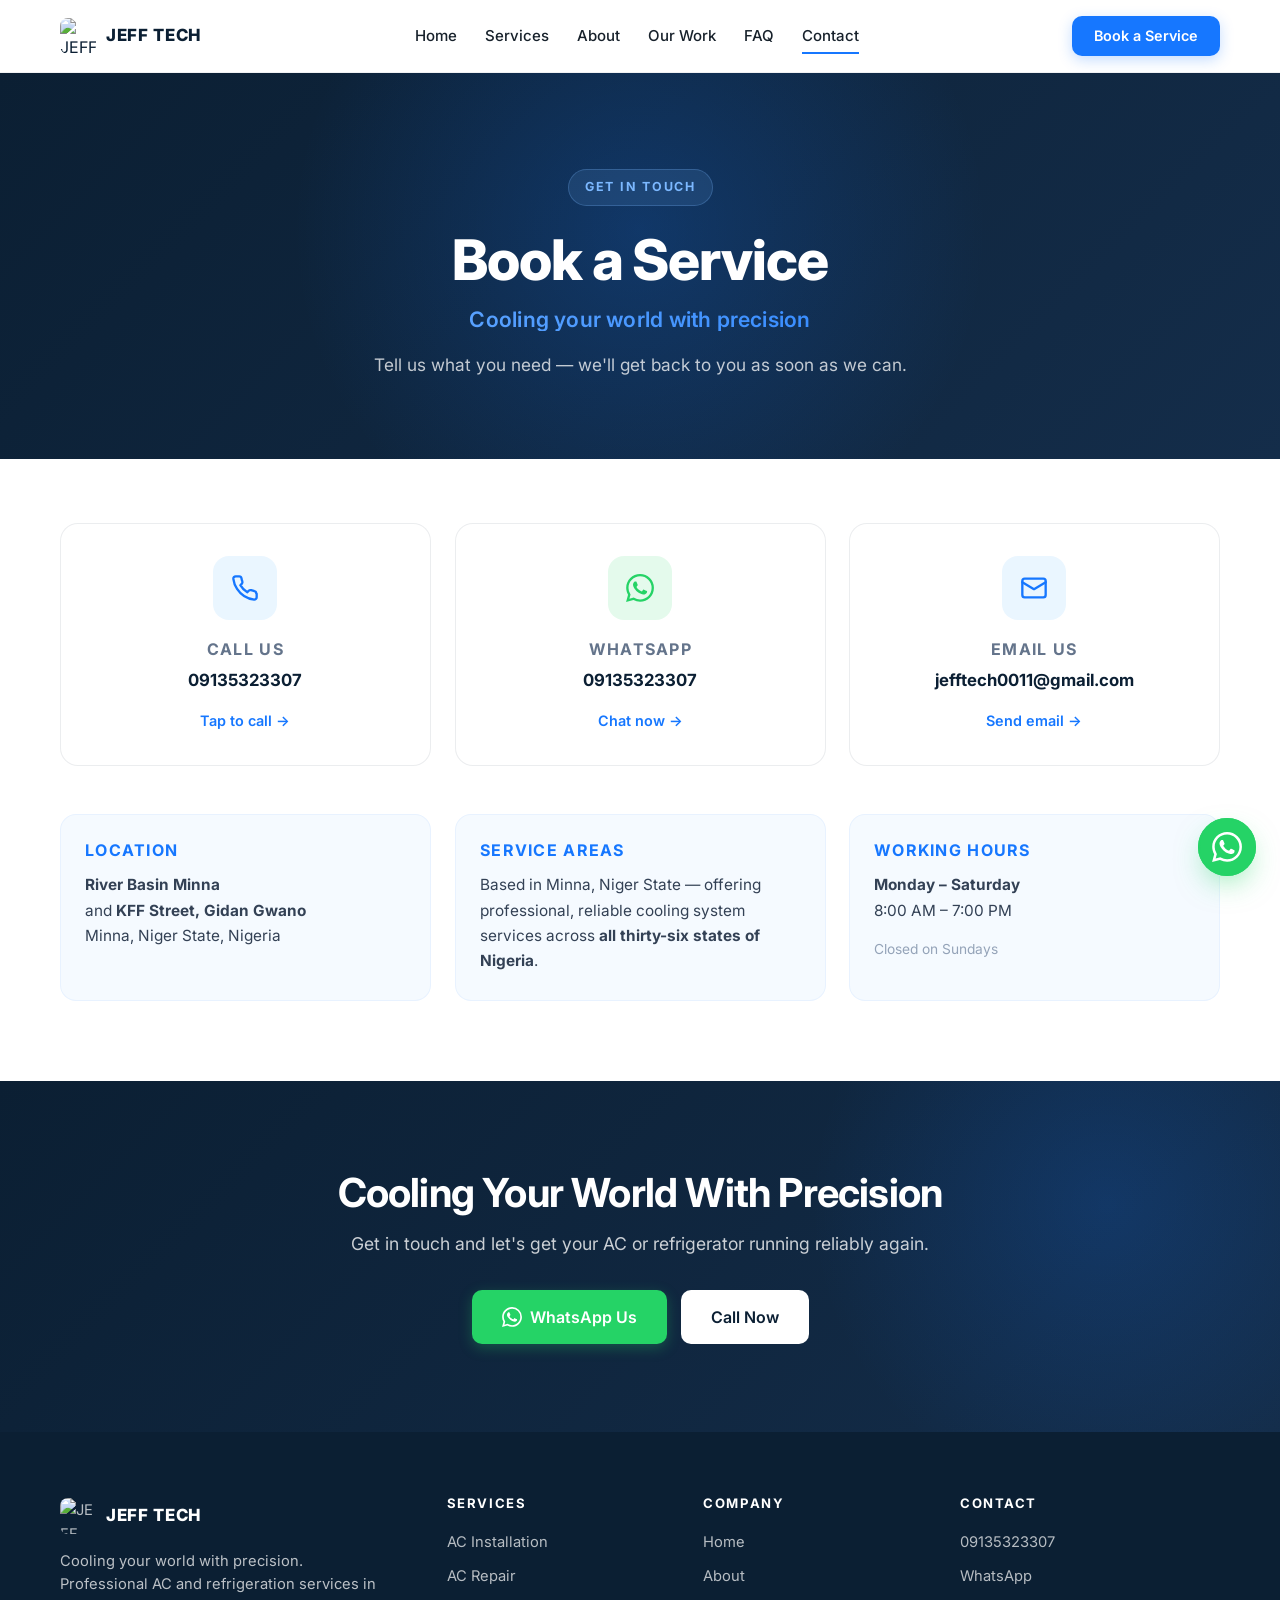
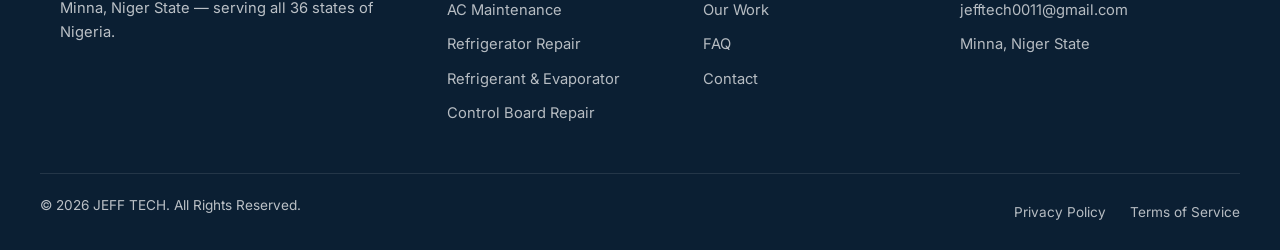
==== contact.html @ ef2474ff "Add files via upload" ====
<!DOCTYPE html>
<html lang="en">
<head>
  <meta charset="UTF-8" />
  <meta name="viewport" content="width=device-width, initial-scale=1.0" />
  <meta name="theme-color" content="#0B1F33" />

  <title>Contact &amp; Book a Service | JEFF TECH — AC &amp; Refrigeration, Minna</title>
  <meta name="description" content="Contact JEFF TECH to book AC or refrigeration service. Call 09135323307, message on WhatsApp, or email jefftech0011@gmail.com. Based in Minna, Niger State — serving all 36 states of Nigeria." />
  <meta name="keywords" content="contact JEFF TECH, book AC service Minna, AC repair contact Nigeria, refrigeration service contact" />
  <link rel="canonical" href="https://jefftech.example.com/contact.html" />

  <meta property="og:type" content="website" />
  <meta property="og:title" content="Contact &amp; Book a Service | JEFF TECH" />
  <meta property="og:description" content="Get in touch with JEFF TECH for AC and refrigeration service in Nigeria." />
  <meta property="og:url" content="https://jefftech.example.com/contact.html" />
  <meta property="og:image" content="https://jefftech.example.com/images/hero/hero-placeholder.jpeg" />

  <link rel="icon" href="images/icons/favicon.svg" type="image/svg+xml" />
  <link rel="preconnect" href="https://fonts.googleapis.com" />
  <link rel="preconnect" href="https://fonts.gstatic.com" crossorigin />
  <link href="https://fonts.googleapis.com/css2?family=Inter:wght@400;500;600;700;800&display=swap" rel="stylesheet" />

  <style>
    /* ============ BASE ============ */
    *, *::before, *::after { box-sizing: border-box; }
    html { -webkit-text-size-adjust: 100%; scroll-behavior: smooth; }
    body {
      margin: 0;
      font-family: 'Inter', system-ui, -apple-system, 'Segoe UI', Roboto, sans-serif;
      font-size: 16px;
      line-height: 1.65;
      color: #17212B;
      background: #FFFFFF;
      -webkit-font-smoothing: antialiased;
      -moz-osx-font-smoothing: grayscale;
      overflow-x: hidden;
    }
    img { max-width: 100%; height: auto; display: block; }
    a { color: #1677FF; text-decoration: none; transition: color .2s ease; }
    a:hover { color: #0B1F33; }
    button { font-family: inherit; cursor: pointer; border: 0; background: none; }
    ul, ol { list-style: none; padding: 0; margin: 0; }

    h1, h2, h3, h4 { color: #0B1F33; line-height: 1.2; font-weight: 700; letter-spacing: -0.02em; margin: 0 0 .5em; }
    h1 { font-size: clamp(2rem, 4.5vw, 3.25rem); font-weight: 800; }
    h2 { font-size: clamp(1.75rem, 3.5vw, 2.5rem); }
    h3 { font-size: clamp(1.125rem, 2vw, 1.375rem); }
    p { margin: 0 0 1em; }
    p:last-child { margin-bottom: 0; }

    .container { width: 100%; max-width: 1200px; margin: 0 auto; padding: 0 20px; }
    .section { padding: 80px 0; }
    .grid { display: grid; gap: 24px; }
    .grid-3 { grid-template-columns: repeat(3, 1fr); }

    .skip-link { position: absolute; top: -100px; left: 12px; background: #0B1F33; color: #fff; padding: 10px 16px; border-radius: 6px; z-index: 9999; font-weight: 600; }
    .skip-link:focus { top: 12px; }

    /* ============ BUTTONS ============ */
    .btn {
      display: inline-flex; align-items: center; justify-content: center; gap: 8px;
      padding: 12px 22px; border-radius: 10px;
      font-weight: 600; font-size: .95rem; line-height: 1;
      transition: transform .2s ease, box-shadow .25s ease, background .2s ease, color .2s ease, border-color .2s ease;
      white-space: nowrap; border: 2px solid transparent;
    }
    .btn-lg { padding: 15px 28px; font-size: 1rem; }
    .btn-primary { background: #1677FF; color: #fff; box-shadow: 0 4px 14px rgba(22,119,255,.25); }
    .btn-primary:hover { background: #0d5fd6; color: #fff; transform: translateY(-2px); box-shadow: 0 8px 22px rgba(22,119,255,.35); }
    .btn-whatsapp { background: #25D366; color: #fff; box-shadow: 0 4px 14px rgba(37,211,102,.28); }
    .btn-whatsapp:hover { background: #1da851; color: #fff; transform: translateY(-2px); box-shadow: 0 8px 22px rgba(37,211,102,.38); }
    .btn-light { background: #fff; color: #0B1F33; }
    .btn-light:hover { background: #EAF6FF; color: #0B1F33; transform: translateY(-2px); }
    .btn:focus-visible { outline: 3px solid rgba(22,119,255,.4); outline-offset: 2px; }

    /* ============ NAVBAR ============ */
    .navbar {
      position: sticky; top: 0; z-index: 1000;
      background: rgba(255,255,255,.95);
      backdrop-filter: saturate(180%) blur(14px);
      -webkit-backdrop-filter: saturate(180%) blur(14px);
      border-bottom: 1px solid rgba(11,31,51,.06);
      transition: background .3s ease, box-shadow .3s ease;
    }
    .navbar.scrolled { background: rgba(255,255,255,.98); box-shadow: 0 6px 24px rgba(11,31,51,.08); }
    .nav-inner { display: flex; align-items: center; justify-content: space-between; gap: 24px; height: 72px; }
    .logo { display: inline-flex; align-items: center; gap: 10px; color: #0B1F33; }
    .logo-img { width: 36px; height: 36px; object-fit: cover; border-radius: 8px; display: block; flex-shrink: 0; transition: transform .3s ease; }
    .logo:hover .logo-img { transform: scale(1.06); }
    .logo-text { font-weight: 800; letter-spacing: .04em; font-size: 1.05rem; color: #0B1F33; }
    .nav-links { display: flex; align-items: center; gap: 28px; }
    .nav-links a { font-weight: 500; font-size: .94rem; color: #17212B; position: relative; }
    .nav-links a::after { content: ''; position: absolute; left: 0; bottom: -6px; width: 0; height: 2px; background: #1677FF; transition: width .3s ease; }
    .nav-links a:hover::after, .nav-links a.active::after { width: 100%; }
    .nav-cta { padding: 11px 20px; font-size: .9rem; }
    .nav-toggle { display: none; width: 42px; height: 42px; flex-direction: column; justify-content: center; align-items: center; gap: 5px; border-radius: 8px; }
    .nav-toggle span { display: block; width: 22px; height: 2px; background: #0B1F33; border-radius: 2px; transition: transform .3s ease, opacity .3s ease; }
    .nav-toggle.open span:nth-child(1) { transform: translateY(7px) rotate(45deg); }
    .nav-toggle.open span:nth-child(2) { opacity: 0; }
    .nav-toggle.open span:nth-child(3) { transform: translateY(-7px) rotate(-45deg); }
    .mobile-menu {
      position: fixed; inset: 72px 0 0 0; background: #0B1F33; z-index: 999;
      padding: 24px 20px 120px;
      transform: translateX(100%);
      transition: transform .35s cubic-bezier(.22,1,.36,1);
      overflow-y: auto; visibility: hidden;
    }
    .mobile-menu.open { transform: translateX(0); visibility: visible; }
    .mobile-menu nav { display: flex; flex-direction: column; gap: 4px; }
    .mobile-menu a { color: #fff; font-size: 1.15rem; font-weight: 600; padding: 14px 4px; border-bottom: 1px solid rgba(255,255,255,.08); }
    .mobile-menu a:hover { color: #7CB8FF; }
    .mobile-menu-cta { margin-top: 20px; justify-content: center; border-bottom: 0 !important; }

    /* ============ NAVY PAGE HERO ============ */
    .page-hero-navy {
      background: linear-gradient(135deg, #0B1F33 0%, #142D4A 100%);
      padding: 96px 0 80px;
      text-align: center;
      position: relative;
      overflow: hidden;
    }
    .page-hero-navy::before {
      content: '';
      position: absolute;
      top: -50%; left: 50%;
      transform: translateX(-50%);
      width: 700px; height: 700px;
      background: radial-gradient(circle, rgba(22,119,255,.22) 0%, transparent 70%);
      pointer-events: none;
    }
    .page-hero-navy .container { position: relative; }
    .page-hero-eyebrow {
      display: inline-block; font-size: .78rem; font-weight: 700;
      letter-spacing: .14em; text-transform: uppercase;
      color: #7CB8FF;
      background: rgba(124,184,255,.12);
      border: 1px solid rgba(124,184,255,.25);
      padding: 7px 16px; border-radius: 100px;
      margin-bottom: 24px;
    }
    .page-hero-navy-title {
      color: #fff;
      font-size: clamp(2.25rem, 5vw, 3.5rem);
      font-weight: 800; line-height: 1.1;
      margin-bottom: 20px; letter-spacing: -0.02em;
    }
    .page-hero-tagline {
      display: block; font-size: .38em; font-weight: 600; letter-spacing: .01em;
      margin-top: 16px;
      background: linear-gradient(90deg, #7CB8FF, #1677FF, #7CB8FF);
      background-size: 200% auto;
      -webkit-background-clip: text; background-clip: text;
      -webkit-text-fill-color: transparent;
      animation: shimmer 6s linear infinite;
    }
    @keyframes shimmer { to { background-position: 200% center; } }
    .page-hero-navy-sub { color: rgba(255,255,255,.75); font-size: 1.08rem; max-width: 620px; margin: 0 auto; }

    /* ============ CONTACT CARDS ============ */
    .contact-page { padding-top: 64px; }
    .contact-page-grid { gap: 24px; margin-bottom: 48px; }
    .contact-action-card {
      display: block;
      background: #fff;
      border: 1px solid rgba(11,31,51,.08);
      border-radius: 18px;
      padding: 32px 28px;
      text-align: center;
      color: #17212B;
      transition: transform .3s ease, box-shadow .3s ease, border-color .3s ease;
    }
    .contact-action-card:hover {
      transform: translateY(-4px);
      border-color: rgba(22,119,255,.3);
      box-shadow: 0 24px 48px -24px rgba(22,119,255,.28);
      color: #17212B;
    }
    .contact-action-card.whatsapp-card:hover {
      border-color: rgba(37,211,102,.4);
      box-shadow: 0 24px 48px -24px rgba(37,211,102,.4);
    }
    .contact-icon-lg {
      display: inline-flex; align-items: center; justify-content: center;
      width: 64px; height: 64px;
      background: #EAF6FF; color: #1677FF;
      border-radius: 16px; margin-bottom: 20px;
    }
    .whatsapp-card .contact-icon-lg { background: rgba(37,211,102,.12); color: #25D366; }
    .contact-action-card h3 {
      font-size: 1rem; text-transform: uppercase; letter-spacing: .08em;
      color: #64748B; margin-bottom: 8px;
    }
    .contact-value {
      font-weight: 700; font-size: 1.05rem; color: #0B1F33;
      margin-bottom: 12px; word-break: break-word;
    }
    .contact-action-link { color: #1677FF; font-weight: 600; font-size: .9rem; }

    /* ============ DETAILS GRID ============ */
    .contact-details-grid {
      display: grid;
      grid-template-columns: repeat(3, 1fr);
      gap: 24px;
    }
    .contact-detail-card {
      background: #F5FAFF;
      border-radius: 16px;
      padding: 26px 24px;
      border: 1px solid rgba(22,119,255,.06);
    }
    .contact-detail-card h3 {
      font-size: 1rem; text-transform: uppercase; letter-spacing: .08em;
      color: #1677FF; margin-bottom: 12px;
    }
    .contact-detail-card p { color: #334155; font-size: .96rem; }
    .contact-detail-card .muted { color: #94A3B8; font-size: .86rem; margin-top: 6px; }

    /* ============ MAIN CTA ============ */
    .main-cta {
      background: linear-gradient(135deg, #0B1F33 0%, #142D4A 100%);
      color: #fff; padding: 88px 0;
      position: relative; overflow: hidden;
    }
    .main-cta::before {
      content: ''; position: absolute; top: -50%; right: -10%;
      width: 600px; height: 600px;
      background: radial-gradient(circle, rgba(22,119,255,.18) 0%, transparent 70%);
      pointer-events: none;
    }
    .main-cta-inner { text-align: center; max-width: 720px; margin: 0 auto; position: relative; }
    .main-cta h2 { color: #fff; margin-bottom: 12px; }
    .main-cta p { color: rgba(255,255,255,.78); font-size: 1.1rem; margin-bottom: 32px; }
    .main-cta-actions { display: flex; gap: 14px; justify-content: center; flex-wrap: wrap; }

    /* ============ FOOTER ============ */
    .footer { background: #0B1F33; color: rgba(255,255,255,.72); padding: 64px 0 0; }
    .footer-grid {
      display: grid;
      grid-template-columns: 1.6fr 1fr 1fr 1.2fr;
      gap: 40px;
      padding-bottom: 48px;
      align-items: start;
    }
    .footer-col { min-width: 0; }
    .logo-footer { color: #fff; margin-bottom: 16px; }
    .logo-footer .logo-text { color: #fff; }
    .footer-brand p { font-size: .92rem; max-width: 320px; line-height: 1.6; }
    .footer-col h4 {
      color: #fff; font-size: .82rem; text-transform: uppercase;
      letter-spacing: .12em; margin-bottom: 18px;
    }
    .footer-col ul { display: flex; flex-direction: column; gap: 10px; }
    .footer-col a, .footer-col li { color: rgba(255,255,255,.7); font-size: .92rem; word-break: break-word; }
    .footer-col a:hover { color: #7CB8FF; }
    .footer-bottom {
      display: flex; justify-content: space-between; align-items: center;
      gap: 16px; padding: 20px 0;
      border-top: 1px solid rgba(255,255,255,.1);
      font-size: .85rem; flex-wrap: wrap;
    }
    .footer-bottom ul { display: flex; gap: 24px; }
    .footer-bottom a { color: rgba(255,255,255,.7); }
    .footer-bottom a:hover { color: #7CB8FF; }

    /* ============ FLOATING WHATSAPP ============ */
    .whatsapp-float {
      position: fixed; right: 24px; bottom: 24px;
      width: 58px; height: 58px;
      background: #25D366; color: #fff;
      border-radius: 50%;
      display: flex; align-items: center; justify-content: center;
      box-shadow: 0 12px 30px -8px rgba(37,211,102,.55);
      z-index: 950;
      transition: transform .25s ease, box-shadow .25s ease;
    }
    .whatsapp-float:hover {
      transform: scale(1.08); color: #fff;
      box-shadow: 0 16px 40px -10px rgba(37,211,102,.7);
    }
    .whatsapp-float-ring {
      position: absolute; inset: 0; border-radius: 50%;
      border: 2px solid #25D366;
      animation: wa-pulse 3s ease-out infinite;
      pointer-events: none;
    }
    @keyframes wa-pulse {
      0%   { transform: scale(1);   opacity: .7; }
      80%  { transform: scale(1.5); opacity: 0; }
      100% { transform: scale(1.5); opacity: 0; }
    }

    /* ============ SCROLL REVEAL ============ */
    .reveal {
      opacity: 0; transform: translateY(24px);
      transition: opacity .8s cubic-bezier(.22,1,.36,1), transform .8s cubic-bezier(.22,1,.36,1);
      will-change: opacity, transform;
    }
    .reveal.revealed { opacity: 1; transform: translateY(0); }

    /* ============ RESPONSIVE ============ */
    @media (max-width: 1024px) {
      .container { padding: 0 18px; }
      .section { padding: 64px 0; }
      .nav-links, .nav-cta { display: none; }
      .nav-toggle { display: flex; }
      .grid-3 { grid-template-columns: repeat(2, 1fr); }
      .contact-details-grid { grid-template-columns: 1fr 1fr; }
      /* Footer stays 4-col on tablet */
      .footer-grid { grid-template-columns: 1.5fr 1fr 1fr 1.2fr; gap: 28px; }
    }

    @media (max-width: 768px) {
      body { font-size: 15.5px; }
      .section { padding: 56px 0; }
      h1 { font-size: clamp(1.75rem, 7vw, 2.4rem); }
      h2 { font-size: clamp(1.5rem, 6vw, 2rem); }

      .page-hero-navy { padding: 56px 0 48px; }
      .page-hero-eyebrow { font-size: .68rem; padding: 6px 12px; margin-bottom: 16px; }
      .page-hero-navy-title { font-size: clamp(1.9rem, 7.5vw, 2.4rem); margin-bottom: 14px; }
      .page-hero-tagline { font-size: .42em; margin-top: 10px; }
      .page-hero-navy-sub { font-size: .94rem; }

      .grid-3 { grid-template-columns: 1fr; }
      .contact-page { padding-top: 40px; }
      .contact-page-grid { gap: 14px; margin-bottom: 32px; }
      .contact-action-card { padding: 24px 20px; }
      .contact-icon-lg { width: 54px; height: 54px; margin-bottom: 14px; }
      .contact-icon-lg svg { width: 24px; height: 24px; }
      .contact-action-card h3 { font-size: .88rem; }
      .contact-value { font-size: .95rem; }

      .contact-details-grid { grid-template-columns: 1fr; gap: 14px; }
      .contact-detail-card { padding: 20px 18px; }

      .main-cta { padding: 64px 0; }
      .main-cta-actions { flex-direction: column; align-items: stretch; }
      .main-cta-actions .btn { width: 100%; }

      .footer { padding-top: 48px; }
      .footer-grid { grid-template-columns: 1fr; gap: 32px; padding-bottom: 32px; }
      .footer-brand p { max-width: 100%; }
      .footer-bottom { flex-direction: column; text-align: center; }
      .footer-bottom ul { justify-content: center; gap: 18px; }

      .whatsapp-float { bottom: 24px; right: 18px; width: 52px; height: 52px; }
    }

    @media (max-width: 480px) {
      .container { padding: 0 16px; }
      .section { padding: 48px 0; }
      .nav-inner { height: 64px; }
      .mobile-menu { inset: 64px 0 0 0; }
      .logo-text { font-size: .95rem; }
      .btn { padding: 12px 18px; font-size: .9rem; }
      .btn-lg { padding: 14px 22px; font-size: .95rem; }
    }

    @media (prefers-reduced-motion: reduce) {
      *, *::before, *::after {
        animation-duration: .01ms !important;
        animation-iteration-count: 1 !important;
        transition-duration: .01ms !important;
        scroll-behavior: auto !important;
      }
      .reveal { opacity: 1; transform: none; }
    }
  </style>
</head>

<body>

  <a href="#main" class="skip-link">Skip to main content</a>

  <header class="navbar" id="navbar">
    <div class="container nav-inner">
      <a href="index.html" class="logo" aria-label="JEFF TECH home">
        <img src="images/icons/logo.jpeg" alt="JEFF TECH" class="logo-img" />
        <span class="logo-text">JEFF TECH</span>
      </a>

      <nav class="nav-links" aria-label="Primary">
        <a href="index.html">Home</a>
        <a href="index.html#services">Services</a>
        <a href="index.html#about">About</a>
        <a href="projects.html">Our Work</a>
        <a href="index.html#faq">FAQ</a>
        <a href="contact.html" class="active">Contact</a>
      </nav>

      <a href="contact.html" class="btn btn-primary nav-cta">Book a Service</a>

      <button class="nav-toggle" id="navToggle" aria-label="Open menu" aria-expanded="false" aria-controls="mobileMenu">
        <span></span><span></span><span></span>
      </button>
    </div>
  </header>

  <div class="mobile-menu" id="mobileMenu" aria-hidden="true">
    <nav aria-label="Mobile">
      <a href="index.html">Home</a>
      <a href="index.html#services">Services</a>
      <a href="index.html#about">About</a>
      <a href="projects.html">Our Work</a>
      <a href="index.html#faq">FAQ</a>
      <a href="contact.html">Contact</a>
      <a href="contact.html" class="btn btn-primary mobile-menu-cta">Book a Service</a>
    </nav>
  </div>

  <main id="main">

    <section class="page-hero-navy">
      <div class="container">
        <span class="page-hero-eyebrow reveal">Get In Touch</span>
        <h1 class="page-hero-navy-title reveal">
          Book a Service
          <span class="page-hero-tagline">Cooling your world with precision</span>
        </h1>
        <p class="page-hero-navy-sub reveal">Tell us what you need — we'll get back to you as soon as we can.</p>
      </div>
    </section>

    <section class="section contact-page">
      <div class="container">

        <div class="grid grid-3 contact-page-grid">

          <a class="contact-action-card reveal" href="tel:+2349135323307" data-phone="contact-card">
            <div class="contact-icon-lg" aria-hidden="true">
              <svg viewBox="0 0 24 24" width="28" height="28" fill="none" stroke="currentColor" stroke-width="2" stroke-linecap="round" stroke-linejoin="round"><path d="M22 16.9v3a2 2 0 0 1-2.2 2 19.8 19.8 0 0 1-8.6-3.1 19.5 19.5 0 0 1-6-6A19.8 19.8 0 0 1 2 4.2 2 2 0 0 1 4 2h3a2 2 0 0 1 2 1.7c.1.9.3 1.8.7 2.6a2 2 0 0 1-.5 2.1L8 9.6a16 16 0 0 0 6 6l1.2-1.2a2 2 0 0 1 2.1-.5c.8.3 1.7.6 2.6.7a2 2 0 0 1 1.7 2z"/></svg>
            </div>
            <h3>Call Us</h3>
            <p class="contact-value">09135323307</p>
            <span class="contact-action-link">Tap to call →</span>
          </a>

          <a class="contact-action-card reveal whatsapp-card"
             href="https://wa.me/2349135323307?text=Hello%20JEFF%20TECH%2C%20I%20would%20like%20to%20book%20a%20service.%20My%20location%20is%20______.%20The%20issue%20is%20______."
             target="_blank" rel="noopener" data-wa="contact-card">
            <div class="contact-icon-lg" aria-hidden="true">
              <svg viewBox="0 0 24 24" width="28" height="28" fill="currentColor"><path d="M17.472 14.382c-.297-.149-1.758-.867-2.03-.967-.273-.099-.471-.148-.67.15-.197.297-.767.966-.94 1.164-.173.199-.347.223-.644.075-.297-.15-1.255-.463-2.39-1.475-.883-.788-1.48-1.761-1.653-2.059-.173-.297-.018-.458.13-.606.134-.133.297-.347.446-.52.149-.174.198-.298.298-.497.099-.198.05-.371-.025-.52-.075-.149-.669-1.612-.916-2.207-.242-.579-.487-.5-.669-.51a12.8 12.8 0 0 0-.57-.01c-.198 0-.52.074-.792.372-.272.297-1.04 1.016-1.04 2.479 0 1.462 1.065 2.875 1.213 3.074.149.198 2.096 3.2 5.077 4.487.709.306 1.262.489 1.694.625.712.227 1.36.195 1.871.118.571-.085 1.758-.719 2.006-1.413.248-.694.248-1.289.173-1.413-.074-.124-.272-.198-.57-.347m-5.421 7.403h-.004a9.87 9.87 0 0 1-5.031-1.378l-.361-.214-3.741.982.998-3.648-.235-.374a9.86 9.86 0 0 1-1.51-5.26c.001-5.45 4.436-9.884 9.888-9.884 2.64 0 5.122 1.03 6.988 2.898a9.825 9.825 0 0 1 2.893 6.994c-.003 5.45-4.437 9.884-9.885 9.884m8.413-18.297A11.815 11.815 0 0 0 12.05 0C5.495 0 .16 5.335.157 11.892c0 2.096.547 4.142 1.588 5.945L.057 24l6.305-1.654a11.882 11.882 0 0 0 5.683 1.448h.005c6.554 0 11.89-5.335 11.893-11.893a11.821 11.821 0 0 0-3.48-8.413"/></svg>
            </div>
            <h3>WhatsApp</h3>
            <p class="contact-value">09135323307</p>
            <span class="contact-action-link">Chat now →</span>
          </a>

          <a class="contact-action-card reveal" href="mailto:jefftech0011@gmail.com">
            <div class="contact-icon-lg" aria-hidden="true">
              <svg viewBox="0 0 24 24" width="28" height="28" fill="none" stroke="currentColor" stroke-width="2" stroke-linecap="round" stroke-linejoin="round"><rect x="2" y="4" width="20" height="16" rx="2"/><path d="m2 7 10 6 10-6"/></svg>
            </div>
            <h3>Email Us</h3>
            <p class="contact-value">jefftech0011@gmail.com</p>
            <span class="contact-action-link">Send email →</span>
          </a>

        </div>

        <div class="contact-details-grid">

          <div class="contact-detail-card reveal">
            <h3>Location</h3>
            <p><strong>River Basin Minna</strong><br>and <strong>KFF Street, Gidan Gwano</strong><br>Minna, Niger State, Nigeria</p>
          </div>

          <div class="contact-detail-card reveal">
            <h3>Service Areas</h3>
            <p>Based in Minna, Niger State — offering professional, reliable cooling system services across <strong>all thirty-six states of Nigeria</strong>.</p>
          </div>

          <div class="contact-detail-card reveal">
            <h3>Working Hours</h3>
            <p><strong>Monday – Saturday</strong><br>8:00 AM – 7:00 PM</p>
            <p class="muted">Closed on Sundays</p>
          </div>

        </div>

      </div>
    </section>

    <section class="section main-cta">
      <div class="container main-cta-inner reveal">
        <h2>Cooling Your World With Precision</h2>
        <p>Get in touch and let's get your AC or refrigerator running reliably again.</p>
        <div class="main-cta-actions">
          <a href="https://wa.me/2349135323307?text=Hello%20JEFF%20TECH%2C%20I%20found%20your%20website%20and%20would%20like%20to%20inquire%20about%20your%20AC%20and%20refrigeration%20services."
             class="btn btn-whatsapp btn-lg" target="_blank" rel="noopener" data-wa="contact-final-cta">
            <svg viewBox="0 0 24 24" width="20" height="20" fill="currentColor" aria-hidden="true"><path d="M17.472 14.382c-.297-.149-1.758-.867-2.03-.967-.273-.099-.471-.148-.67.15-.197.297-.767.966-.94 1.164-.173.199-.347.223-.644.075-.297-.15-1.255-.463-2.39-1.475-.883-.788-1.48-1.761-1.653-2.059-.173-.297-.018-.458.13-.606.134-.133.297-.347.446-.52.149-.174.198-.298.298-.497.099-.198.05-.371-.025-.52-.075-.149-.669-1.612-.916-2.207-.242-.579-.487-.5-.669-.51a12.8 12.8 0 0 0-.57-.01c-.198 0-.52.074-.792.372-.272.297-1.04 1.016-1.04 2.479 0 1.462 1.065 2.875 1.213 3.074.149.198 2.096 3.2 5.077 4.487.709.306 1.262.489 1.694.625.712.227 1.36.195 1.871.118.571-.085 1.758-.719 2.006-1.413.248-.694.248-1.289.173-1.413-.074-.124-.272-.198-.57-.347m-5.421 7.403h-.004a9.87 9.87 0 0 1-5.031-1.378l-.361-.214-3.741.982.998-3.648-.235-.374a9.86 9.86 0 0 1-1.51-5.26c.001-5.45 4.436-9.884 9.888-9.884 2.64 0 5.122 1.03 6.988 2.898a9.825 9.825 0 0 1 2.893 6.994c-.003 5.45-4.437 9.884-9.885 9.884m8.413-18.297A11.815 11.815 0 0 0 12.05 0C5.495 0 .16 5.335.157 11.892c0 2.096.547 4.142 1.588 5.945L.057 24l6.305-1.654a11.882 11.882 0 0 0 5.683 1.448h.005c6.554 0 11.89-5.335 11.893-11.893a11.821 11.821 0 0 0-3.48-8.413"/></svg>
            WhatsApp Us
          </a>
          <a href="tel:+2349135323307" class="btn btn-light btn-lg" data-phone="contact-final-cta">Call Now</a>
        </div>
      </div>
    </section>

  </main>

  <footer class="footer">
    <div class="container footer-grid">
      <div class="footer-col footer-brand">
        <a href="index.html" class="logo logo-footer">
          <img src="images/icons/logo.jpeg" alt="JEFF TECH" class="logo-img" />
          <span class="logo-text">JEFF TECH</span>
        </a>
        <p>Cooling your world with precision. Professional AC and refrigeration services in Minna, Niger State — serving all 36 states of Nigeria.</p>
      </div>

      <div class="footer-col">
        <h4>Services</h4>
        <ul>
          <li><a href="index.html#services">AC Installation</a></li>
          <li><a href="index.html#services">AC Repair</a></li>
          <li><a href="index.html#services">AC Maintenance</a></li>
          <li><a href="index.html#services">Refrigerator Repair</a></li>
          <li><a href="index.html#services">Refrigerant &amp; Evaporator</a></li>
          <li><a href="index.html#services">Control Board Repair</a></li>
        </ul>
      </div>

      <div class="footer-col">
        <h4>Company</h4>
        <ul>
          <li><a href="index.html">Home</a></li>
          <li><a href="index.html#about">About</a></li>
          <li><a href="projects.html">Our Work</a></li>
          <li><a href="index.html#faq">FAQ</a></li>
          <li><a href="contact.html">Contact</a></li>
        </ul>
      </div>

      <div class="footer-col">
        <h4>Contact</h4>
        <ul>
          <li><a href="tel:+2349135323307" data-phone="footer">09135323307</a></li>
          <li><a href="https://wa.me/2349135323307?text=Hello%20JEFF%20TECH%2C%20I%20found%20your%20website%20and%20would%20like%20to%20inquire%20about%20your%20AC%20and%20refrigeration%20services." target="_blank" rel="noopener" data-wa="footer">WhatsApp</a></li>
          <li><a href="mailto:jefftech0011@gmail.com">jefftech0011@gmail.com</a></li>
          <li>Minna, Niger State</li>
        </ul>
      </div>
    </div>

    <div class="container footer-bottom">
      <p>© 2026 JEFF TECH. All Rights Reserved.</p>
      <ul>
        <li><a href="#">Privacy Policy</a></li>
        <li><a href="#">Terms of Service</a></li>
      </ul>
    </div>
  </footer>

  <a href="https://wa.me/2349135323307?text=Hello%20JEFF%20TECH%2C%20I%20found%20your%20website%20and%20would%20like%20to%20inquire%20about%20your%20AC%20and%20refrigeration%20services."
     class="whatsapp-float" target="_blank" rel="noopener" aria-label="Chat on WhatsApp" data-wa="float">
    <svg viewBox="0 0 24 24" width="30" height="30" fill="currentColor" aria-hidden="true"><path d="M17.472 14.382c-.297-.149-1.758-.867-2.03-.967-.273-.099-.471-.148-.67.15-.197.297-.767.966-.94 1.164-.173.199-.347.223-.644.075-.297-.15-1.255-.463-2.39-1.475-.883-.788-1.48-1.761-1.653-2.059-.173-.297-.018-.458.13-.606.134-.133.297-.347.446-.52.149-.174.198-.298.298-.497.099-.198.05-.371-.025-.52-.075-.149-.669-1.612-.916-2.207-.242-.579-.487-.5-.669-.51a12.8 12.8 0 0 0-.57-.01c-.198 0-.52.074-.792.372-.272.297-1.04 1.016-1.04 2.479 0 1.462 1.065 2.875 1.213 3.074.149.198 2.096 3.2 5.077 4.487.709.306 1.262.489 1.694.625.712.227 1.36.195 1.871.118.571-.085 1.758-.719 2.006-1.413.248-.694.248-1.289.173-1.413-.074-.124-.272-.198-.57-.347m-5.421 7.403h-.004a9.87 9.87 0 0 1-5.031-1.378l-.361-.214-3.741.982.998-3.648-.235-.374a9.86 9.86 0 0 1-1.51-5.26c.001-5.45 4.436-9.884 9.888-9.884 2.64 0 5.122 1.03 6.988 2.898a9.825 9.825 0 0 1 2.893 6.994c-.003 5.45-4.437 9.884-9.885 9.884m8.413-18.297A11.815 11.815 0 0 0 12.05 0C5.495 0 .16 5.335.157 11.892c0 2.096.547 4.142 1.588 5.945L.057 24l6.305-1.654a11.882 11.882 0 0 0 5.683 1.448h.005c6.554 0 11.89-5.335 11.893-11.893a11.821 11.821 0 0 0-3.48-8.413"/></svg>
    <span class="whatsapp-float-ring" aria-hidden="true"></span>
  </a>

  <script>
    (function () {
      'use strict';

      var toggle = document.getElementById('navToggle');
      var menu = document.getElementById('mobileMenu');
      if (toggle && menu) {
        var openMenu = function () {
          menu.classList.add('open');
          menu.setAttribute('aria-hidden', 'false');
          toggle.classList.add('open');
          toggle.setAttribute('aria-expanded', 'true');
          document.body.style.overflow = 'hidden';
        };
        var closeMenu = function () {
          menu.classList.remove('open');
          menu.setAttribute('aria-hidden', 'true');
          toggle.classList.remove('open');
          toggle.setAttribute('aria-expanded', 'false');
          document.body.style.overflow = '';
        };
        toggle.addEventListener('click', function () {
          menu.classList.contains('open') ? closeMenu() : openMenu();
        });
        menu.querySelectorAll('a').forEach(function (a) {
          a.addEventListener('click', closeMenu);
        });
        document.addEventListener('keydown', function (e) {
          if (e.key === 'Escape' && menu.classList.contains('open')) closeMenu();
        });
      }

      var navbar = document.getElementById('navbar');
      if (navbar) {
        var onScroll = function () {
          if (window.scrollY > 60) navbar.classList.add('scrolled');
          else navbar.classList.remove('scrolled');
        };
        onScroll();
        window.addEventListener('scroll', onScroll, { passive: true });
      }

      var revealEls = document.querySelectorAll('.reveal');
      var prefersReduced = window.matchMedia('(prefers-reduced-motion: reduce)').matches;
      if (revealEls.length && 'IntersectionObserver' in window && !prefersReduced) {
        var io = new IntersectionObserver(function (entries) {
          entries.forEach(function (entry) {
            if (!entry.isIntersecting) return;
            entry.target.classList.add('revealed');
            io.unobserve(entry.target);
          });
        }, { threshold: 0.12, rootMargin: '0px 0px -40px 0px' });
        revealEls.forEach(function (el) { io.observe(el); });
      } else {
        revealEls.forEach(function (el) { el.classList.add('revealed'); });
      }
    })();
  </script>

</body>
</html>
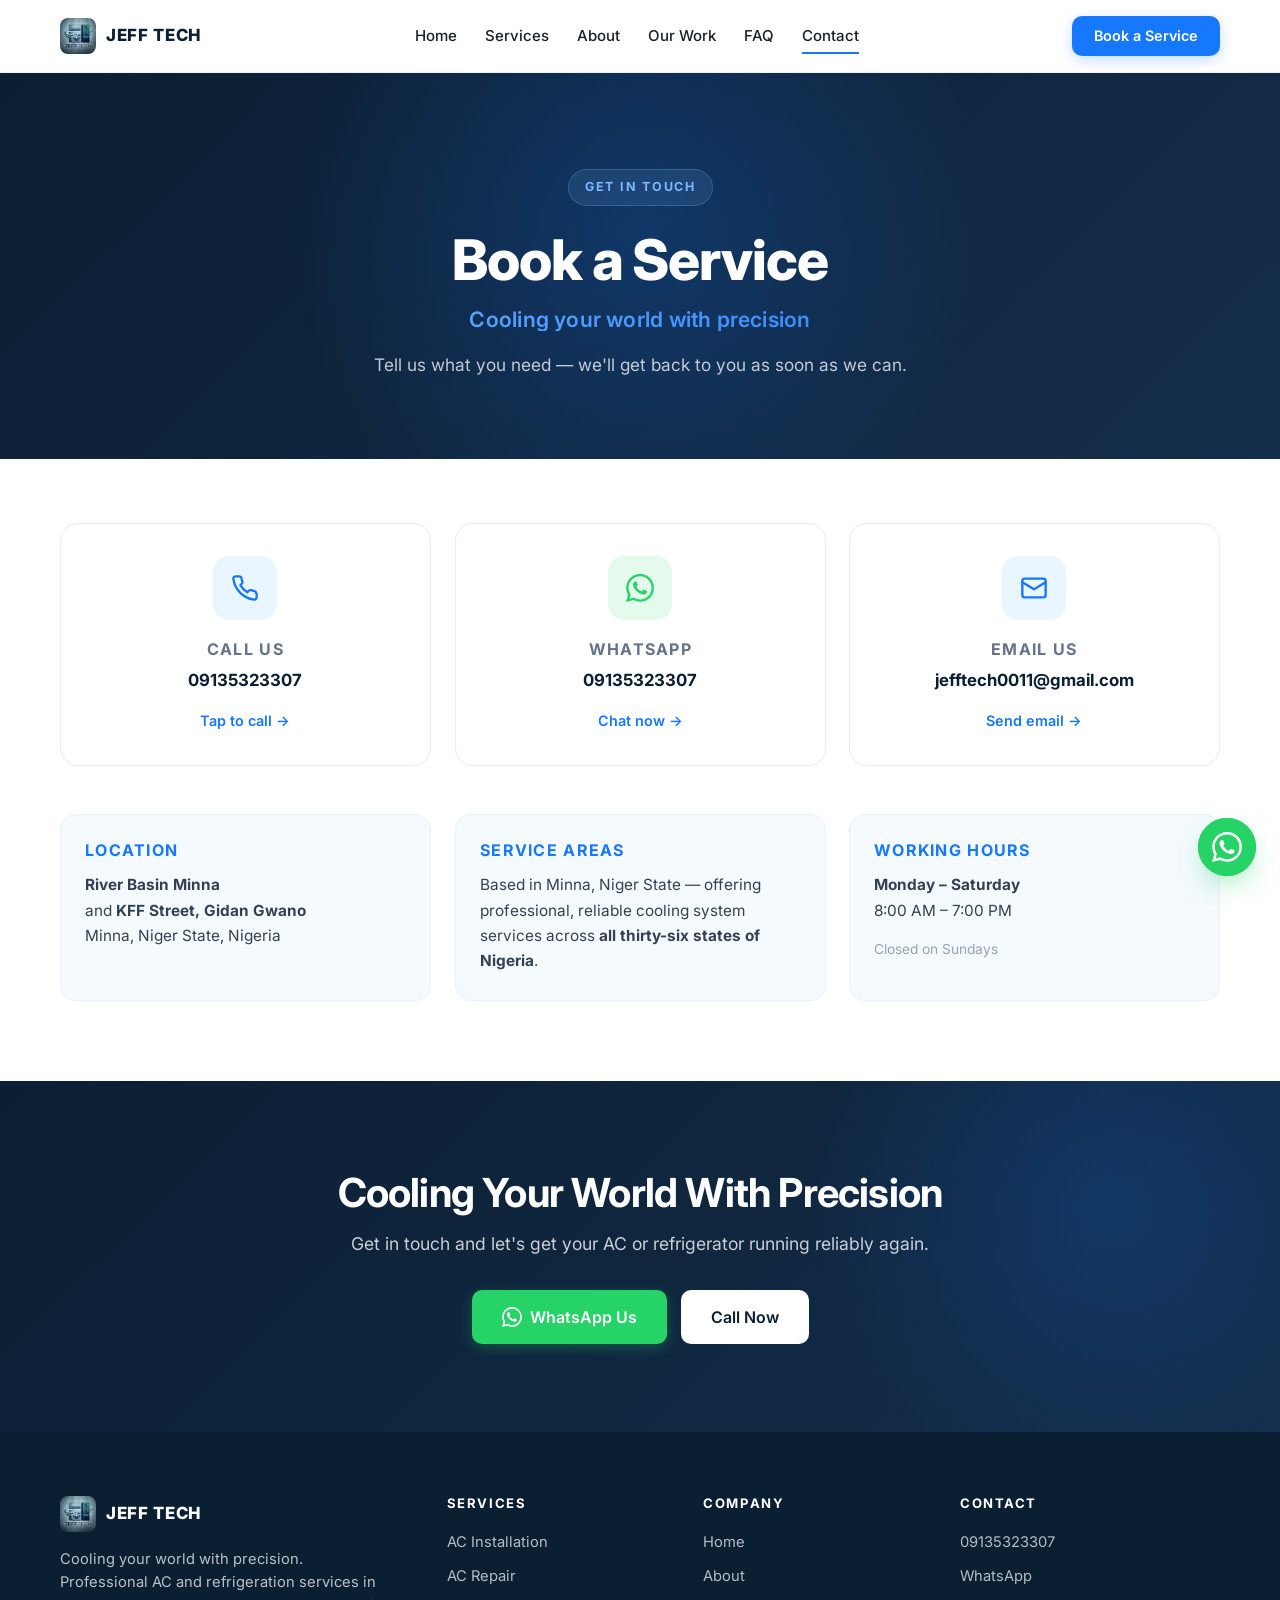
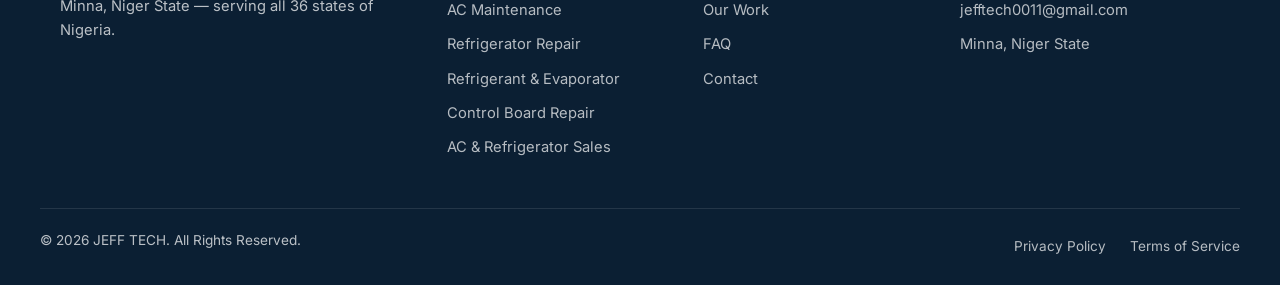
==== commit 588385b8: "Update contact.html" ====
--- a/contact.html
+++ b/contact.html
@@ -517,6 +517,8 @@
           <li><a href="index.html#services">Refrigerator Repair</a></li>
           <li><a href="index.html#services">Refrigerant &amp; Evaporator</a></li>
           <li><a href="index.html#services">Control Board Repair</a></li>
+          <li><a href="index.html#sales">AC &amp; Refrigerator Sales</a></li>
+
         </ul>
       </div>
 
@@ -617,4 +619,4 @@
   </script>
 
 </body>
-</html>+</html>
